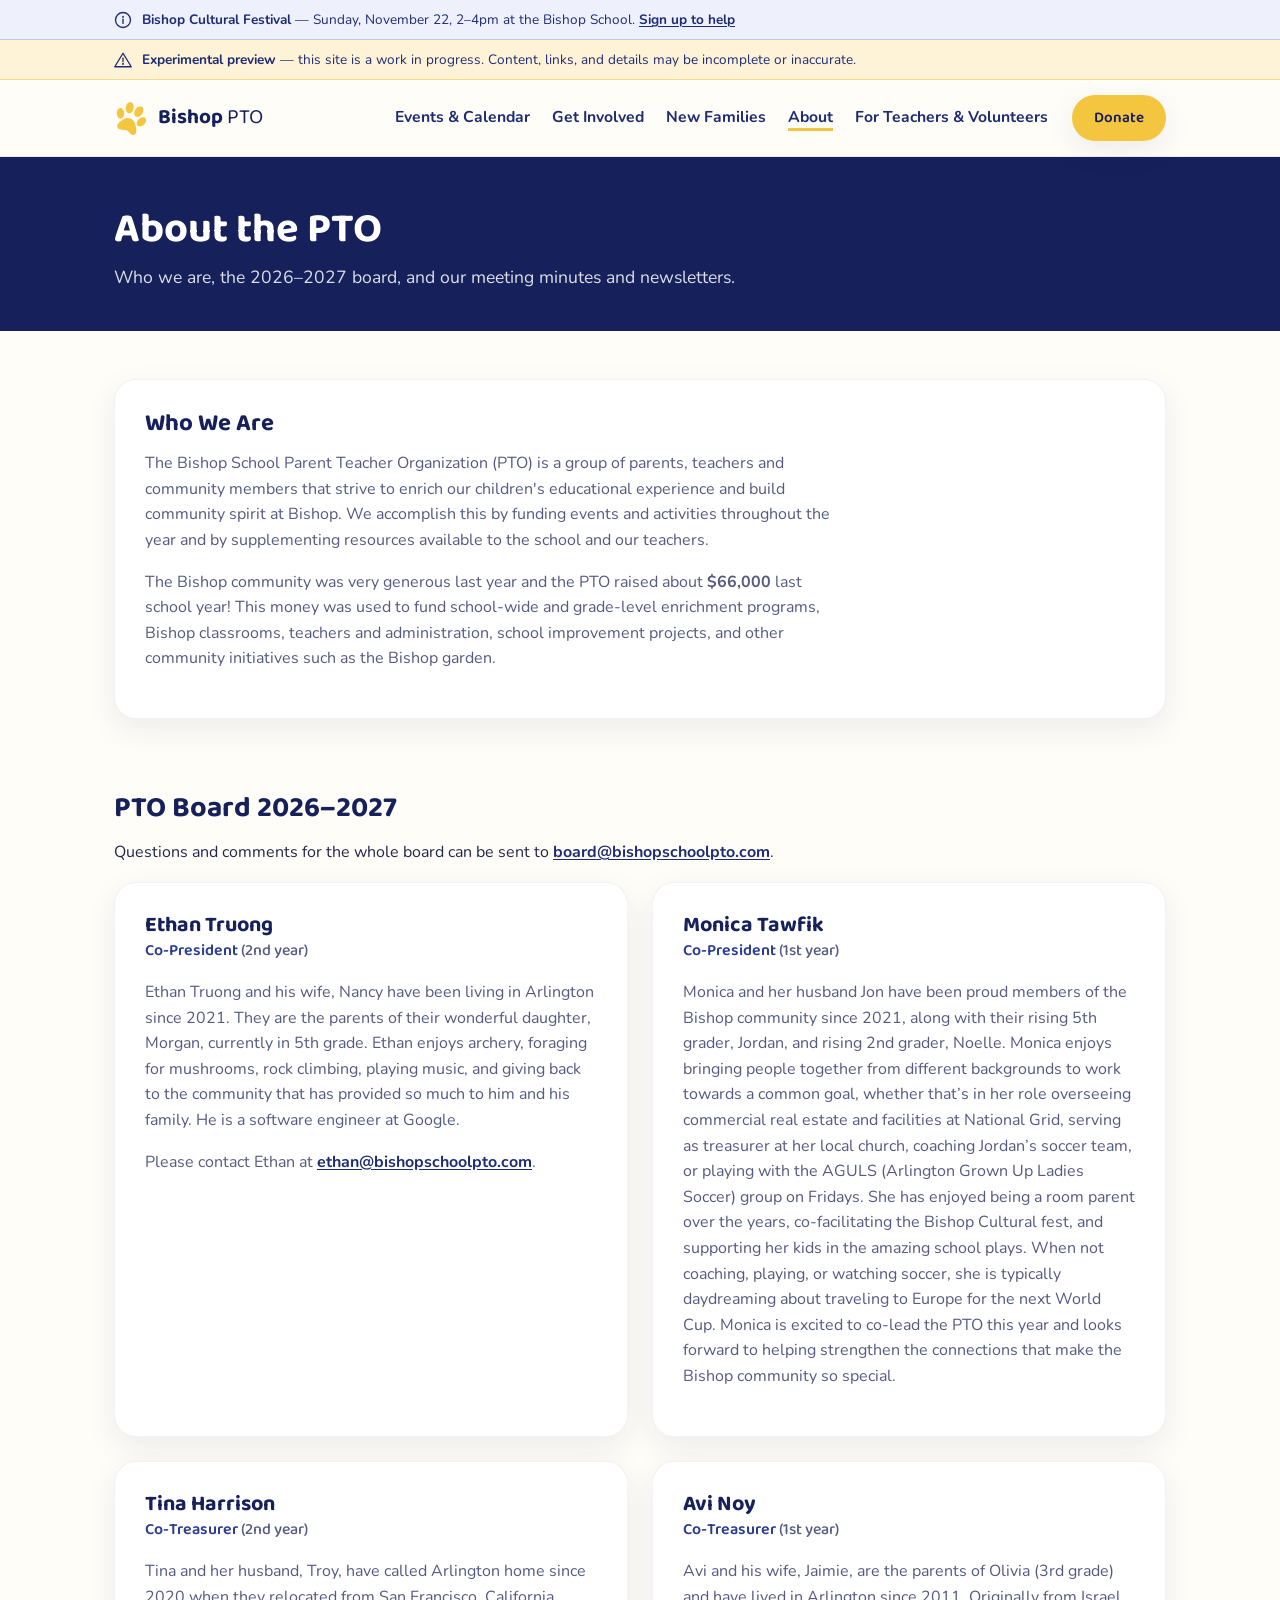
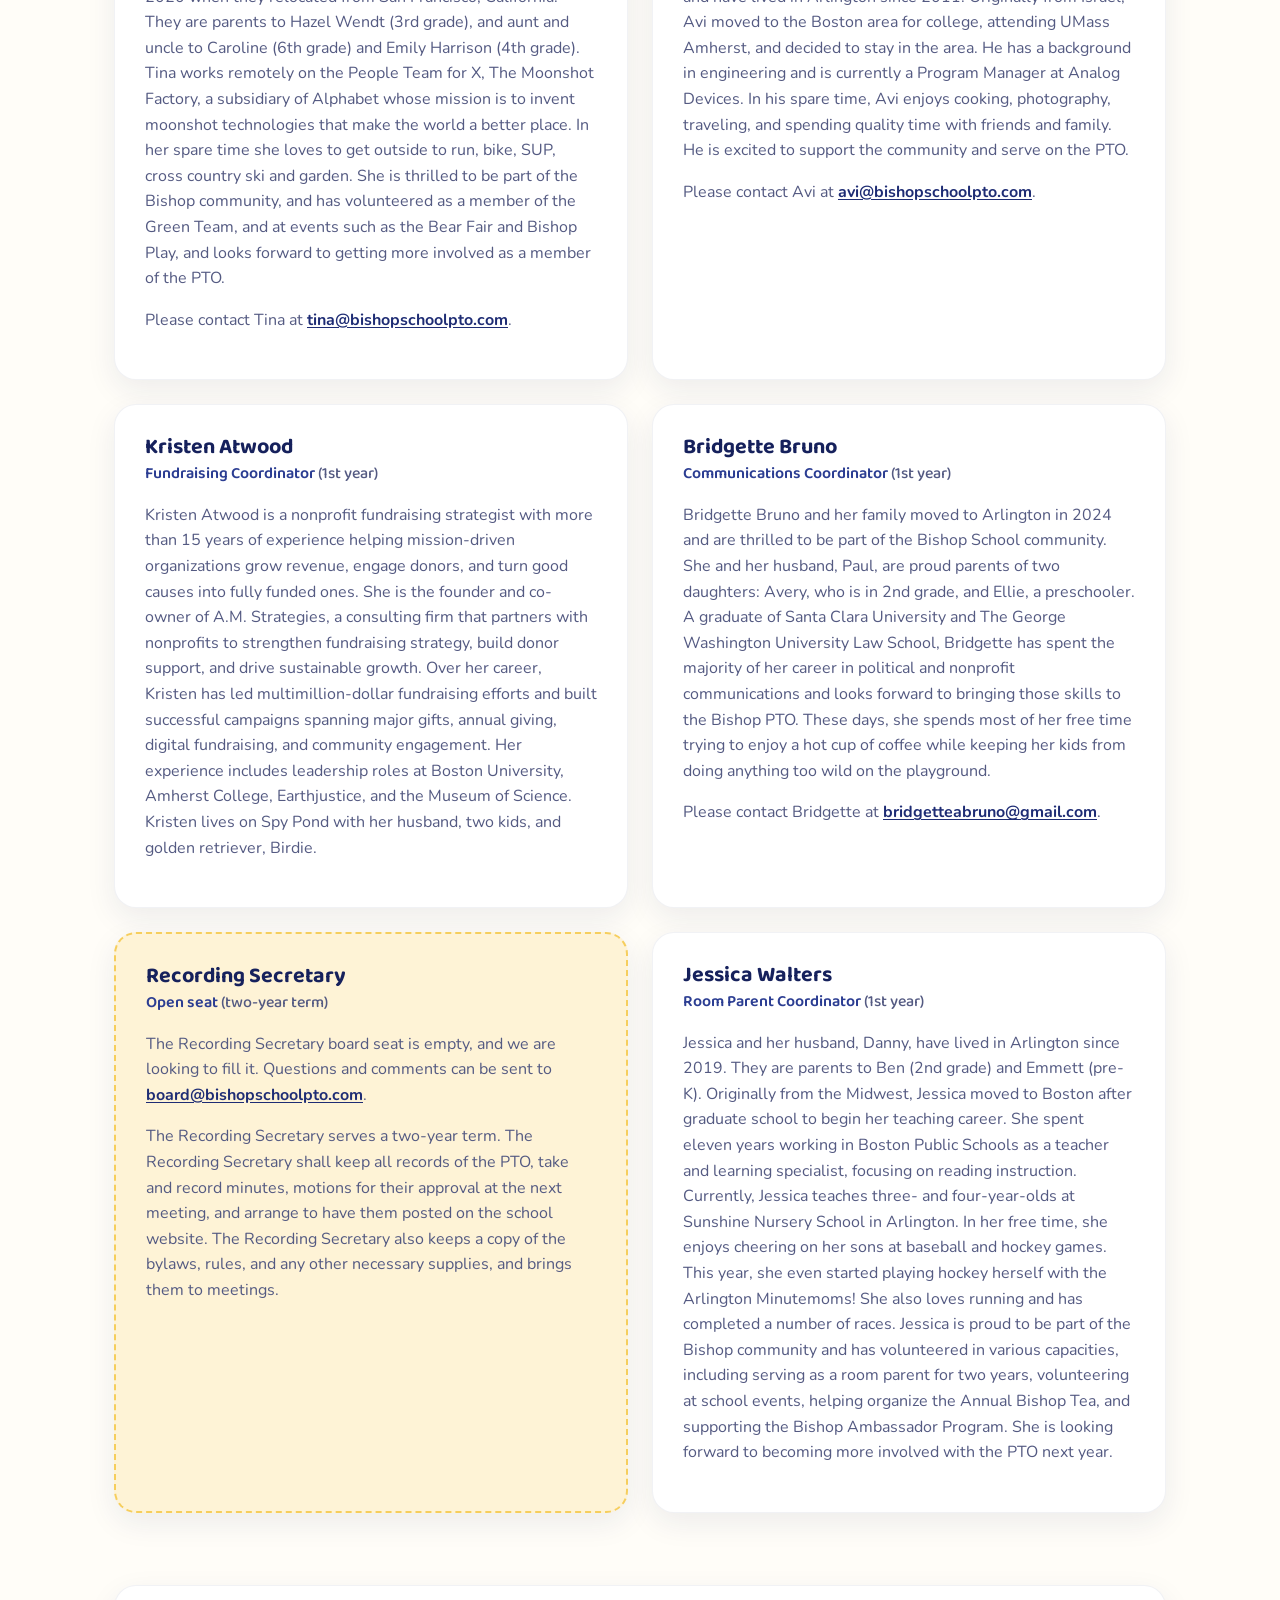
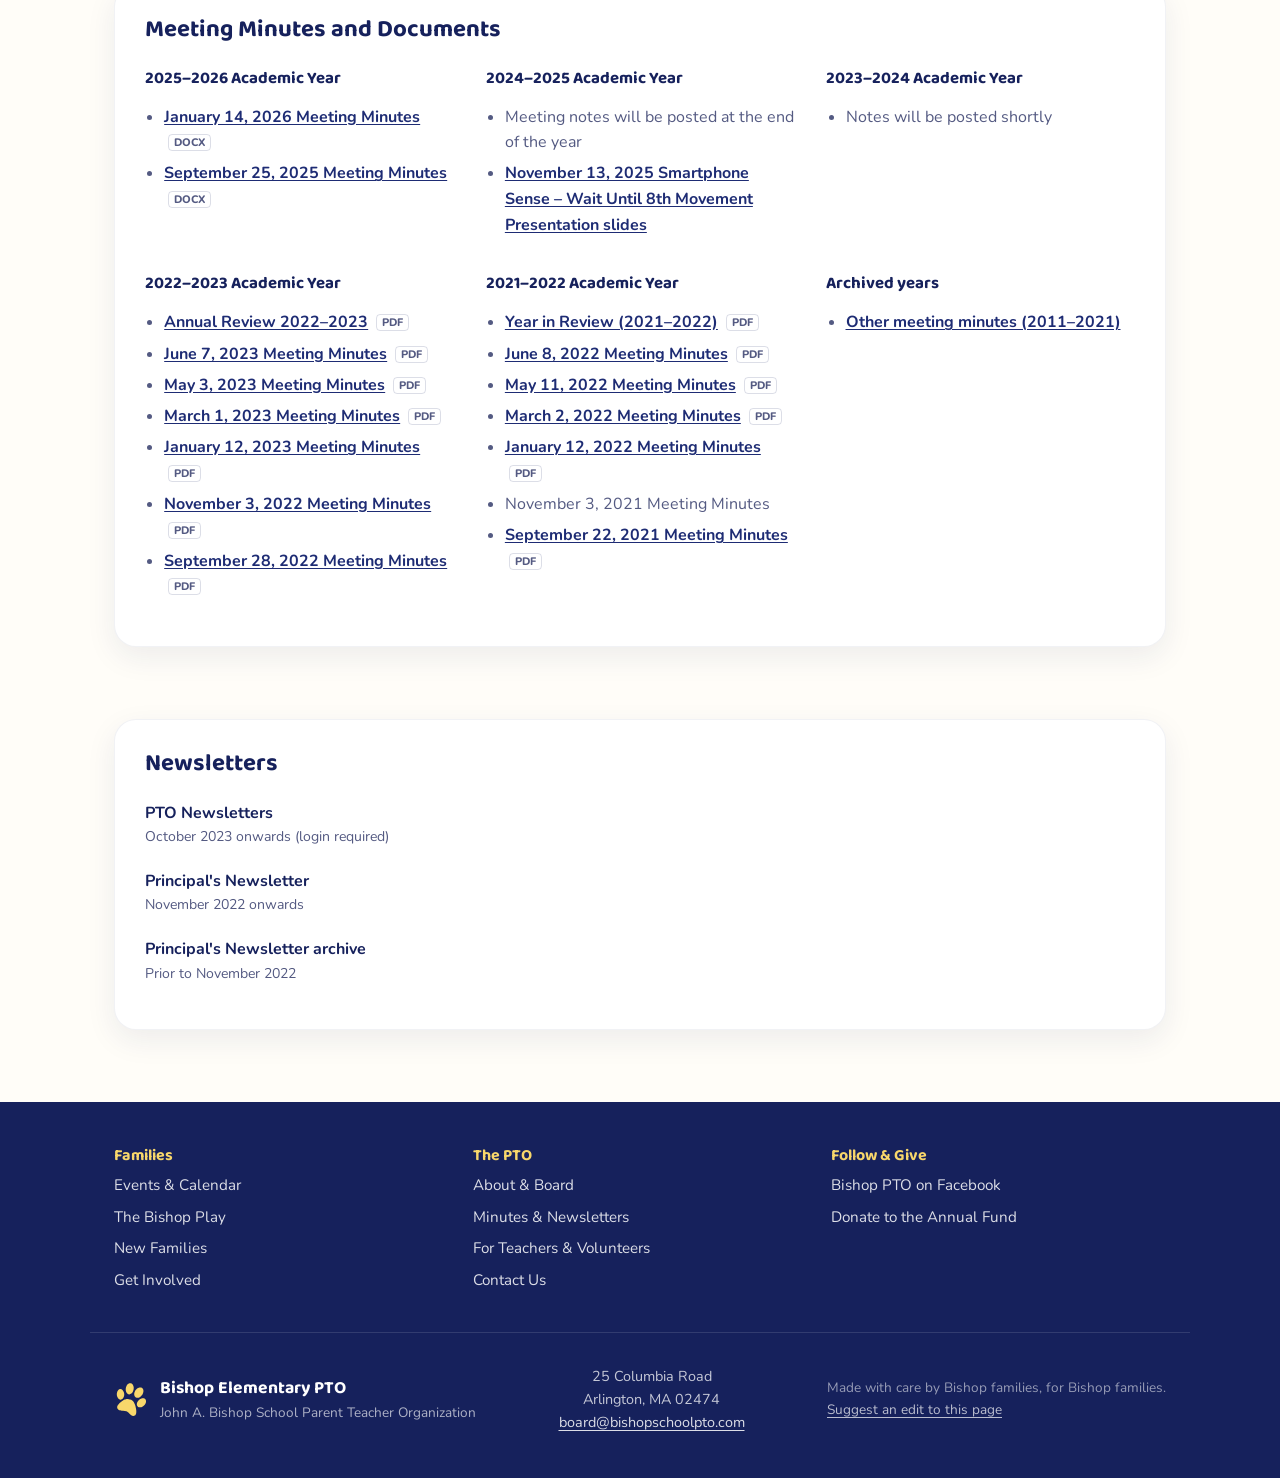
==== about.html @ ebcec092 "copy current website" ====
<!DOCTYPE html>
<html lang="en">
<head>
  <meta charset="UTF-8">
  <meta name="viewport" content="width=device-width, initial-scale=1.0">
  <title>About the PTO | Bishop Elementary PTO</title>
  <meta name="description" content="Who the Bishop PTO is, the 2026–2027 board, meeting minutes, and newsletters.">
  <link rel="icon" href="favicon.svg" type="image/svg+xml">
  <link rel="apple-touch-icon" href="apple-touch-icon.png">
  <meta property="og:type" content="website">
  <meta property="og:site_name" content="Bishop Elementary PTO">
  <meta property="og:image" content="https://preview.bishopschoolpto.com/assets/og-image.png">
  <meta property="og:image:alt" content="Bishop Elementary PTO paw print logo">
  <meta name="twitter:card" content="summary_large_image">
  <link rel="preconnect" href="https://fonts.googleapis.com">
  <link rel="preconnect" href="https://fonts.gstatic.com" crossorigin="">
  <link href="https://fonts.googleapis.com/css2?family=Baloo+2:wght@500;600;700;800&amp;family=Nunito:wght@400;600;700;800&amp;display=swap" rel="stylesheet">
  <link rel="stylesheet" href="css/styles.css">
</head>
<body>

  <a class="skip-link" href="#main">Skip to main content</a>

  <div class="site-banners">
    <div class="site-banner site-banner--info">
      <div class="wrap site-banner-inner">
        <svg class="site-banner-icon" viewBox="0 0 24 24" aria-hidden="true">
          <circle cx="12" cy="12" r="10"/>
          <line x1="12" y1="11" x2="12" y2="16.5"/>
          <circle cx="12" cy="7.8" r="0.5"/>
        </svg>
        <p><strong>Bishop Cultural Festival</strong> — Sunday, November 22, 2–4pm at the Bishop School. <a href="https://www.signupgenius.com/go/10C054AABAB23A3F5C25-66013482-bishop#/">Sign up to help</a></p>
      </div>
    </div>
    <div class="site-banner site-banner--notice">
      <div class="wrap site-banner-inner">
        <svg class="site-banner-icon" viewBox="0 0 24 24" aria-hidden="true">
          <path d="M12 3 1 21h22L12 3z"/>
          <line x1="12" y1="9.5" x2="12" y2="14"/>
          <circle cx="12" cy="17.2" r="0.5"/>
        </svg>
        <p><strong>Experimental preview</strong> — this site is a work in progress. Content, links, and details may be incomplete or inaccurate.</p>
      </div>
    </div>
  </div>

  <header class="site-header">
    <div class="wrap header-bar">
      <a class="brand" href="index.html">
        <svg class="brand-mark" viewBox="-36.5 0 645 645" aria-hidden="true">
          <path fill-rule="evenodd" d="M326.9 644.1C326.5 644.0 324.9 643.9 323.4 643.7C314.9 642.9 308.3 640.8 298.8 635.9C289.0 630.8 283.2 626.0 268.3 610.9C256.9 599.3 238.5 581.2 235.5 578.7C222.9 568.2 209.9 559.9 199.3 555.7C180.5 548.3 159.3 544.2 134.4 543.1C101.2 541.8 84.3 539.5 67.5 534.3C34.8 524.2 18.0 496.5 24.9 463.8C26.9 454.3 31.1 445.9 39.2 435.6C40.8 433.5 44.3 429.1 46.9 425.8C70.6 395.3 103.8 367.5 141.1 346.8C143.6 345.4 147.0 343.5 148.8 342.5C156.6 338.2 175.3 331.2 186.4 328.6C200.2 325.4 225.2 323.6 238.4 325.0C258.8 327.2 272.1 330.8 288.4 338.7C310.2 349.3 323.7 360.9 336.5 379.9C339.8 384.6 340.5 385.8 344.6 392.9C350.9 403.9 353.1 408.4 355.9 416.0C356.8 418.5 358.7 423.2 360.0 426.2C367.9 444.6 375.5 474.2 381.1 508.5C381.9 513.1 382.7 518.0 383.0 519.4C383.5 522.1 384.7 530.3 385.4 535.2C385.6 537.0 385.9 541.8 386.0 545.9C386.1 550.0 386.4 556.2 386.5 559.8C386.9 568.5 386.7 571.0 385.0 587.0C382.5 609.9 372.5 628.6 358.2 637.2C349.4 642.4 336.6 645.2 326.9 644.1ZM448.2 480.7C439.4 479.7 428.5 476.4 422.2 472.8C413.6 467.8 404.8 457.0 400.6 446.0C397.2 437.2 395.4 423.4 396.6 415.5C400.1 393.7 403.4 385.6 416.6 365.7C425.3 352.6 430.4 346.9 441.8 337.2C455.5 325.5 467.5 318.8 485.4 313.0C503.3 307.1 528.3 307.9 542.1 314.8C556.6 322.0 566.3 335.0 569.7 351.8C572.6 365.8 572.4 373.0 568.3 389.1C565.4 400.9 559.6 413.2 550.4 427.0C547.0 432.1 538.0 442.6 532.7 447.5C516.7 462.2 502.0 471.1 483.6 477.0C473.0 480.4 458.6 481.9 448.2 480.7ZM82.9 334.4C68.3 332.0 59.3 326.5 45.2 311.6C22.1 287.0 11.7 246.5 18.9 208.5C22.7 188.1 29.3 173.4 42.3 156.2C52.9 142.1 66.9 135.2 84.6 135.1C100.4 135.1 114.3 140.8 124.4 151.4C137.5 165.0 146.8 180.8 151.9 198.1C160.0 225.8 159.9 248.9 151.4 277.2C147.1 291.5 142.3 300.0 130.4 314.6C119.4 328.0 98.2 336.9 82.9 334.4ZM396.2 299.7C371.5 297.4 351.4 273.6 347.4 242.1C346.9 238.0 347.0 219.6 347.6 216.3C349.3 206.1 353.7 191.6 357.8 183.2C371.4 155.0 386.1 137.2 409.5 120.4C415.3 116.2 423.9 111.9 434.4 108.0C449.7 102.3 469.7 101.5 481.1 106.3C503.3 115.5 514.2 128.7 519.8 153.4C521.5 160.4 521.6 161.9 521.6 169.9C521.6 183.0 521.1 185.7 515.2 206.4C510.7 222.2 498.8 243.6 486.8 257.5C479.2 266.4 467.9 276.5 459.1 282.3C440.0 295.1 416.3 301.6 396.2 299.7ZM248.2 235.5C232.8 233.8 220.3 226.7 209.9 213.5C197.5 198.0 191.2 182.9 187.0 159.2C184.9 147.6 185.9 126.7 189.3 110.9C192.0 97.8 197.3 82.8 203.1 71.6C215.7 47.2 229.6 34.5 253.2 25.5C262.8 21.8 274.4 21.1 284.2 23.6C302.3 28.2 319.8 45.8 329.3 68.9C333.5 79.1 335.1 84.9 336.4 94.5C341.3 130.9 332.6 169.0 312.7 198.9C306.7 207.8 303.1 211.6 292.8 219.9C279.3 230.8 261.7 236.9 248.2 235.5Z"/>
        </svg>
        <span class="brand-text">
          <strong>Bishop</strong> PTO
        </span>
      </a>

      <nav class="primary-nav" id="primaryNav">
        <ul>
          <li><a href="events.html">Events &amp; Calendar</a></li>
          <li><a href="get-involved.html">Get Involved</a></li>
          <li><a href="new-families.html">New Families</a></li>
          <li><a href="about.html" aria-current="page">About</a></li>
          <li><a href="for-teachers.html">For Teachers &amp; Volunteers</a></li>
        </ul>
      </nav>

      <a class="btn btn-gold header-donate" href="https://www.zeffy.com/en-US/donation-form/john-a-bishop-parent-teacher-organization" target="_blank" rel="noopener noreferrer">Donate</a>

      <button class="nav-toggle" id="navToggle" aria-expanded="false" aria-controls="primaryNav" aria-label="Toggle menu">
        <span></span><span></span><span></span>
      </button>
    </div>
  </header>

  <main id="main">

    <section class="page-hero">
      <div class="wrap">
        <h1>About the PTO</h1>
        <p>Who we are, the 2026–2027 board, and our meeting minutes and newsletters.</p>
      </div>
    </section>

    <section class="wrap page-section" id="who-we-are">
      <div class="card prose">
        <h2>Who We Are</h2>
        <p>
          The Bishop School Parent Teacher Organization (PTO) is a group of parents, teachers and community members
          that strive to enrich our children's educational experience and build community spirit at Bishop. We
          accomplish this by funding events and activities throughout the year and by supplementing resources
          available to the school and our teachers.
        </p>
        <p>
          The Bishop community was very generous last year and the PTO raised about <strong>$66,000</strong> last
          school year! This money was used to fund school-wide and grade-level enrichment programs, Bishop
          classrooms, teachers and administration, school improvement projects, and other community initiatives
          such as the Bishop garden.
        </p>
      </div>
    </section>

    <section class="wrap page-section page-section--tight" id="board">
      <h2>PTO Board 2026–2027</h2>
      <p>Questions and comments for the whole board can be sent to <a href="mailto:board@bishopschoolpto.com">board@bishopschoolpto.com</a>.</p>
      <div class="card-grid">
      <article class="card person">
        <h3>Ethan Truong</h3>
        <p class="person-role">Co-President <span>(2nd year)</span></p>
        <p>Ethan Truong and his wife, Nancy have been living in Arlington since 2021. They are the parents of their wonderful daughter, Morgan, currently in 5th grade. Ethan enjoys archery, foraging for mushrooms, rock climbing, playing music, and giving back to the community that has provided so much to him and his family. He is a software engineer at Google.</p>
        <p class="person-contact">Please contact Ethan at <a href="mailto:ethan@bishopschoolpto.com">ethan@bishopschoolpto.com</a>.</p>
      </article>

      <article class="card person">
        <h3>Monica Tawfik</h3>
        <p class="person-role">Co-President <span>(1st year)</span></p>
        <p>Monica and her husband Jon have been proud members of the Bishop community since 2021, along with their rising 5th grader, Jordan, and rising 2nd grader, Noelle. Monica enjoys bringing people together from different backgrounds to work towards a common goal, whether that’s in her role overseeing commercial real estate and facilities at National Grid, serving as treasurer at her local church, coaching Jordan’s soccer team, or playing with the AGULS (Arlington Grown Up Ladies Soccer) group on Fridays. She has enjoyed being a room parent over the years, co-facilitating the Bishop Cultural fest, and supporting her kids in the amazing school plays. When not coaching, playing, or watching soccer, she is typically daydreaming about traveling to Europe for the next World Cup. Monica is excited to co-lead the PTO this year and looks forward to helping strengthen the connections that make the Bishop community so special.</p>
      </article>

      <article class="card person">
        <h3>Tina Harrison</h3>
        <p class="person-role">Co-Treasurer <span>(2nd year)</span></p>
        <p>Tina and her husband, Troy, have called Arlington home since 2020 when they relocated from San Francisco, California. They are parents to Hazel Wendt (3rd grade), and aunt and uncle to Caroline (6th grade) and Emily Harrison (4th grade). Tina works remotely on the People Team for X, The Moonshot Factory, a subsidiary of Alphabet whose mission is to invent moonshot technologies that make the world a better place. In her spare time she loves to get outside to run, bike, SUP, cross country ski and garden. She is thrilled to be part of the Bishop community, and has volunteered as a member of the Green Team, and at events such as the Bear Fair and Bishop Play, and looks forward to getting more involved as a member of the PTO.</p>
        <p class="person-contact">Please contact Tina at <a href="mailto:tina@bishopschoolpto.com">tina@bishopschoolpto.com</a>.</p>
      </article>

      <article class="card person">
        <h3>Avi Noy</h3>
        <p class="person-role">Co-Treasurer <span>(1st year)</span></p>
        <p>Avi and his wife, Jaimie, are the parents of Olivia (3rd grade) and have lived in Arlington since 2011. Originally from Israel, Avi moved to the Boston area for college, attending UMass Amherst, and decided to stay in the area. He has a background in engineering and is currently a Program Manager at Analog Devices. In his spare time, Avi enjoys cooking, photography, traveling, and spending quality time with friends and family. He is excited to support the community and serve on the PTO.</p>
        <p class="person-contact">Please contact Avi at <a href="mailto:avi@bishopschoolpto.com">avi@bishopschoolpto.com</a>.</p>
      </article>

      <article class="card person">
        <h3>Kristen Atwood</h3>
        <p class="person-role">Fundraising Coordinator <span>(1st year)</span></p>
        <p>Kristen Atwood is a nonprofit fundraising strategist with more than 15 years of experience helping mission-driven organizations grow revenue, engage donors, and turn good causes into fully funded ones. She is the founder and co-owner of A.M. Strategies, a consulting firm that partners with nonprofits to strengthen fundraising strategy, build donor support, and drive sustainable growth. Over her career, Kristen has led multimillion-dollar fundraising efforts and built successful campaigns spanning major gifts, annual giving, digital fundraising, and community engagement. Her experience includes leadership roles at Boston University, Amherst College, Earthjustice, and the Museum of Science. Kristen lives on Spy Pond with her husband, two kids, and golden retriever, Birdie.</p>
      </article>

      <article class="card person">
        <h3>Bridgette Bruno</h3>
        <p class="person-role">Communications Coordinator <span>(1st year)</span></p>
        <p>Bridgette Bruno and her family moved to Arlington in 2024 and are thrilled to be part of the Bishop School community. She and her husband, Paul, are proud parents of two daughters: Avery, who is in 2nd grade, and Ellie, a preschooler. A graduate of Santa Clara University and The George Washington University Law School, Bridgette has spent the majority of her career in political and nonprofit communications and looks forward to bringing those skills to the Bishop PTO. These days, she spends most of her free time trying to enjoy a hot cup of coffee while keeping her kids from doing anything too wild on the playground.</p>
        <p class="person-contact">Please contact Bridgette at <a href="mailto:bridgetteabruno@gmail.com">bridgetteabruno@gmail.com</a>.</p>
      </article>

      <article class="card person person--open">
        <h3>Recording Secretary</h3>
        <p class="person-role">Open seat <span>(two-year term)</span></p>
        <p>
          The Recording Secretary board seat is empty, and we are looking to fill it. Questions and comments can be
          sent to <a href="mailto:board@bishopschoolpto.com">board@bishopschoolpto.com</a>.
        </p>
        <p>
          The Recording Secretary serves a two-year term. The Recording Secretary shall keep all records of the PTO,
          take and record minutes, motions for their approval at the next meeting, and arrange to have them posted on
          the school website. The Recording Secretary also keeps a copy of the bylaws, rules, and any other necessary
          supplies, and brings them to meetings.
        </p>
      </article>

      <article class="card person">
        <h3>Jessica Walters</h3>
        <p class="person-role">Room Parent Coordinator <span>(1st year)</span></p>
        <p>Jessica and her husband, Danny, have lived in Arlington since 2019. They are parents to Ben (2nd grade) and Emmett (pre-K). Originally from the Midwest, Jessica moved to Boston after graduate school to begin her teaching career. She spent eleven years working in Boston Public Schools as a teacher and learning specialist, focusing on reading instruction. Currently, Jessica teaches three- and four-year-olds at Sunshine Nursery School in Arlington. In her free time, she enjoys cheering on her sons at baseball and hockey games. This year, she even started playing hockey herself with the Arlington Minutemoms! She also loves running and has completed a number of races. Jessica is proud to be part of the Bishop community and has volunteered in various capacities, including serving as a room parent for two years, volunteering at school events, helping organize the Annual Bishop Tea, and supporting the Bishop Ambassador Program. She is looking forward to becoming more involved with the PTO next year.</p>
      </article>
      </div>
    </section>

    <section class="wrap page-section page-section--tight" id="minutes">
      <div class="card">
        <h2>Meeting Minutes and Documents</h2>
        <div class="doc-years">
          <div>
            <h3>2025–2026 Academic Year</h3>
            <ul class="doc-list">
              <li><a href="assets/minutes/2026-01-14-minutes.docx">January 14, 2026 Meeting Minutes</a> <span class="doc-type">DOCX</span></li>
              <li><a href="assets/minutes/2025-09-25-minutes.docx">September 25, 2025 Meeting Minutes</a> <span class="doc-type">DOCX</span></li>
            </ul>
          </div>
          <div>
            <h3>2024–2025 Academic Year</h3>
            <ul class="doc-list">
              <li>Meeting notes will be posted at the end of the year</li>
              <li><a href="https://drive.google.com/file/d/1NvPlpt_V973h_ELCCLr2tt_7O7xIdyD_/view" target="_blank" rel="noopener noreferrer">November 13, 2025 Smartphone Sense – Wait Until 8th Movement Presentation slides</a></li>
            </ul>
          </div>
          <div>
            <h3>2023–2024 Academic Year</h3>
            <ul class="doc-list">
              <li>Notes will be posted shortly</li>
            </ul>
          </div>
          <div>
            <h3>2022–2023 Academic Year</h3>
            <ul class="doc-list">
              <li><a href="assets/minutes/2022-2023-annual-review.pdf">Annual Review 2022–2023</a> <span class="doc-type">PDF</span></li>
              <li><a href="assets/minutes/2023-06-07-minutes.pdf">June 7, 2023 Meeting Minutes</a> <span class="doc-type">PDF</span></li>
              <li><a href="assets/minutes/2023-05-03-minutes.pdf">May 3, 2023 Meeting Minutes</a> <span class="doc-type">PDF</span></li>
              <li><a href="assets/minutes/2023-03-01-minutes.pdf">March 1, 2023 Meeting Minutes</a> <span class="doc-type">PDF</span></li>
              <li><a href="assets/minutes/2023-01-12-minutes.pdf">January 12, 2023 Meeting Minutes</a> <span class="doc-type">PDF</span></li>
              <li><a href="assets/minutes/2022-11-03-minutes.pdf">November 3, 2022 Meeting Minutes</a> <span class="doc-type">PDF</span></li>
              <li><a href="assets/minutes/2022-09-28-minutes.pdf">September 28, 2022 Meeting Minutes</a> <span class="doc-type">PDF</span></li>
            </ul>
          </div>
          <div>
            <h3>2021–2022 Academic Year</h3>
            <ul class="doc-list">
              <li><a href="assets/minutes/2021-2022-year-in-review.pdf">Year in Review (2021–2022)</a> <span class="doc-type">PDF</span></li>
              <li><a href="assets/minutes/2022-06-08-minutes.pdf">June 8, 2022 Meeting Minutes</a> <span class="doc-type">PDF</span></li>
              <li><a href="assets/minutes/2022-05-11-minutes.pdf">May 11, 2022 Meeting Minutes</a> <span class="doc-type">PDF</span></li>
              <li><a href="assets/minutes/2022-03-02-minutes.pdf">March 2, 2022 Meeting Minutes</a> <span class="doc-type">PDF</span></li>
              <li><a href="assets/minutes/2022-01-12-minutes.pdf">January 12, 2022 Meeting Minutes</a> <span class="doc-type">PDF</span></li>
              <li>November 3, 2021 Meeting Minutes</li>
              <li><a href="assets/minutes/2021-09-22-minutes.pdf">September 22, 2021 Meeting Minutes</a> <span class="doc-type">PDF</span></li>
            </ul>
          </div>
          <div>
            <h3>Archived years</h3>
            <ul class="doc-list">
              <li><a href="https://drive.google.com/drive/folders/1g-AoGOJ8phgKyd9_btqjkIaB_q5_-n6i?usp=sharing" target="_blank" rel="noopener noreferrer">Other meeting minutes (2011–2021)</a></li>
            </ul>
          </div>
        </div>
      </div>
    </section>

    <section class="wrap page-section page-section--tight" id="newsletters">
      <div class="card">
        <h2>Newsletters</h2>
        <ul class="resource-list">
          <li><a href="https://www.bishopschoolpto.com/newsletters/89476" target="_blank" rel="noopener noreferrer"><strong>PTO Newsletters</strong><span>October 2023 onwards (login required)</span></a></li>
          <li><a href="https://bishop.arlington.k12.ma.us/apps/news/" target="_blank" rel="noopener noreferrer"><strong>Principal's Newsletter</strong><span>November 2022 onwards</span></a></li>
          <li><a href="https://drive.google.com/drive/folders/1xVSvEzUPoVGmrX6dP4pzLnr8HbTEM0hy?usp=sharing" target="_blank" rel="noopener noreferrer"><strong>Principal's Newsletter archive</strong><span>Prior to November 2022</span></a></li>
        </ul>
      </div>
    </section>

  </main>

  <footer class="site-footer">
    <div class="wrap footer-top">
      <nav class="footer-nav" aria-label="Site map">
        <div>
          <h2>Families</h2>
          <ul>
            <li><a href="events.html">Events &amp; Calendar</a></li>
            <li><a href="bishop-play.html">The Bishop Play</a></li>
            <li><a href="new-families.html">New Families</a></li>
            <li><a href="get-involved.html">Get Involved</a></li>
          </ul>
        </div>
        <div>
          <h2>The PTO</h2>
          <ul>
            <li><a href="about.html">About &amp; Board</a></li>
            <li><a href="about.html#minutes">Minutes &amp; Newsletters</a></li>
            <li><a href="for-teachers.html">For Teachers &amp; Volunteers</a></li>
            <li><a href="contact.html">Contact Us</a></li>
          </ul>
        </div>
        <div>
          <h2>Follow &amp; Give</h2>
          <ul>
            <li><a href="https://www.facebook.com/groups/BishopPTO" target="_blank" rel="noopener noreferrer">Bishop PTO on Facebook</a></li>
            <li><a href="https://www.zeffy.com/en-US/donation-form/john-a-bishop-parent-teacher-organization" target="_blank" rel="noopener noreferrer">Donate to the Annual Fund</a></li>
          </ul>
        </div>
      </nav>
    </div>
    <div class="wrap footer-inner">
      <div class="footer-brand">
        <svg class="brand-mark brand-mark-light" viewBox="-36.5 0 645 645" aria-hidden="true">
          <path fill-rule="evenodd" d="M326.9 644.1C326.5 644.0 324.9 643.9 323.4 643.7C314.9 642.9 308.3 640.8 298.8 635.9C289.0 630.8 283.2 626.0 268.3 610.9C256.9 599.3 238.5 581.2 235.5 578.7C222.9 568.2 209.9 559.9 199.3 555.7C180.5 548.3 159.3 544.2 134.4 543.1C101.2 541.8 84.3 539.5 67.5 534.3C34.8 524.2 18.0 496.5 24.9 463.8C26.9 454.3 31.1 445.9 39.2 435.6C40.8 433.5 44.3 429.1 46.9 425.8C70.6 395.3 103.8 367.5 141.1 346.8C143.6 345.4 147.0 343.5 148.8 342.5C156.6 338.2 175.3 331.2 186.4 328.6C200.2 325.4 225.2 323.6 238.4 325.0C258.8 327.2 272.1 330.8 288.4 338.7C310.2 349.3 323.7 360.9 336.5 379.9C339.8 384.6 340.5 385.8 344.6 392.9C350.9 403.9 353.1 408.4 355.9 416.0C356.8 418.5 358.7 423.2 360.0 426.2C367.9 444.6 375.5 474.2 381.1 508.5C381.9 513.1 382.7 518.0 383.0 519.4C383.5 522.1 384.7 530.3 385.4 535.2C385.6 537.0 385.9 541.8 386.0 545.9C386.1 550.0 386.4 556.2 386.5 559.8C386.9 568.5 386.7 571.0 385.0 587.0C382.5 609.9 372.5 628.6 358.2 637.2C349.4 642.4 336.6 645.2 326.9 644.1ZM448.2 480.7C439.4 479.7 428.5 476.4 422.2 472.8C413.6 467.8 404.8 457.0 400.6 446.0C397.2 437.2 395.4 423.4 396.6 415.5C400.1 393.7 403.4 385.6 416.6 365.7C425.3 352.6 430.4 346.9 441.8 337.2C455.5 325.5 467.5 318.8 485.4 313.0C503.3 307.1 528.3 307.9 542.1 314.8C556.6 322.0 566.3 335.0 569.7 351.8C572.6 365.8 572.4 373.0 568.3 389.1C565.4 400.9 559.6 413.2 550.4 427.0C547.0 432.1 538.0 442.6 532.7 447.5C516.7 462.2 502.0 471.1 483.6 477.0C473.0 480.4 458.6 481.9 448.2 480.7ZM82.9 334.4C68.3 332.0 59.3 326.5 45.2 311.6C22.1 287.0 11.7 246.5 18.9 208.5C22.7 188.1 29.3 173.4 42.3 156.2C52.9 142.1 66.9 135.2 84.6 135.1C100.4 135.1 114.3 140.8 124.4 151.4C137.5 165.0 146.8 180.8 151.9 198.1C160.0 225.8 159.9 248.9 151.4 277.2C147.1 291.5 142.3 300.0 130.4 314.6C119.4 328.0 98.2 336.9 82.9 334.4ZM396.2 299.7C371.5 297.4 351.4 273.6 347.4 242.1C346.9 238.0 347.0 219.6 347.6 216.3C349.3 206.1 353.7 191.6 357.8 183.2C371.4 155.0 386.1 137.2 409.5 120.4C415.3 116.2 423.9 111.9 434.4 108.0C449.7 102.3 469.7 101.5 481.1 106.3C503.3 115.5 514.2 128.7 519.8 153.4C521.5 160.4 521.6 161.9 521.6 169.9C521.6 183.0 521.1 185.7 515.2 206.4C510.7 222.2 498.8 243.6 486.8 257.5C479.2 266.4 467.9 276.5 459.1 282.3C440.0 295.1 416.3 301.6 396.2 299.7ZM248.2 235.5C232.8 233.8 220.3 226.7 209.9 213.5C197.5 198.0 191.2 182.9 187.0 159.2C184.9 147.6 185.9 126.7 189.3 110.9C192.0 97.8 197.3 82.8 203.1 71.6C215.7 47.2 229.6 34.5 253.2 25.5C262.8 21.8 274.4 21.1 284.2 23.6C302.3 28.2 319.8 45.8 329.3 68.9C333.5 79.1 335.1 84.9 336.4 94.5C341.3 130.9 332.6 169.0 312.7 198.9C306.7 207.8 303.1 211.6 292.8 219.9C279.3 230.8 261.7 236.9 248.2 235.5Z"/>
        </svg>
        <div>
          <strong>Bishop Elementary PTO</strong>
          <p>John A. Bishop School Parent Teacher Organization</p>
        </div>
      </div>
      <address class="footer-address">
        25 Columbia Road<br>
        Arlington, MA 02474<br>
        <a href="mailto:board@bishopschoolpto.com">board@bishopschoolpto.com</a>
      </address>
      <p class="footer-note">
        Made with care by Bishop families, for Bishop families.<br>
        <a class="footer-edit" href="#edit" data-edit="">Suggest an edit to this page</a>
      </p>
    </div>
  </footer>

  <script src="js/script.js"></script>
</body>
</html>
---- css/styles.css ----
/* ---------------------------------------------------
   Bishop PTO — design tokens
--------------------------------------------------- */
:root {
  --navy-900: #16215c;
  --navy-800: #1e2c74;
  --navy-700: #2b3d92;
  --navy-600: #3b4fb0;
  --gold-500: #f4c53f;
  --gold-400: #f8d76b;
  --gold-100: #fef3d6;
  --cream-100: #fffaf0;
  --cream-50: #fffdf8;
  --ink: #22264a;
  --ink-soft: #545a82;
  --white: #ffffff;

  --radius-lg: 22px;
  --radius-md: 16px;
  --radius-sm: 10px;
  --shadow-soft: 0 10px 30px rgba(22, 33, 92, 0.08);
  --shadow-lift: 0 16px 40px rgba(22, 33, 92, 0.14);

  --font-display: "Baloo 2", "Nunito", sans-serif;
  --font-body: "Nunito", sans-serif;
}

* { box-sizing: border-box; }

html { scroll-behavior: smooth; }

body {
  margin: 0;
  font-family: var(--font-body);
  color: var(--ink);
  background: var(--cream-50);
  line-height: 1.6;
}

h1, h2, h3 {
  font-family: var(--font-display);
  color: var(--navy-900);
  margin: 0 0 0.5em;
  line-height: 1.2;
}

p { margin: 0 0 1em; }

a { color: inherit; }

.wrap {
  max-width: 1100px;
  margin: 0 auto;
  padding: 0 24px;
}

.skip-link {
  position: absolute;
  left: -999px;
  top: 0;
  background: var(--navy-900);
  color: var(--white);
  padding: 10px 16px;
  border-radius: 0 0 8px 0;
  z-index: 100;
}
.skip-link:focus { left: 0; }

/* ---------------------------------------------------
   Buttons
--------------------------------------------------- */
.btn {
  display: inline-block;
  font-family: var(--font-display);
  font-weight: 600;
  font-size: 1rem;
  text-decoration: none;
  padding: 12px 26px;
  border-radius: 999px;
  border: 2px solid transparent;
  transition: transform 0.15s ease, box-shadow 0.15s ease, background 0.15s ease;
  white-space: nowrap;
}
.btn:hover { transform: translateY(-2px); }

.btn-gold {
  background: var(--gold-500);
  color: var(--navy-900);
  box-shadow: var(--shadow-soft);
}
.btn-gold:hover { background: var(--gold-400); box-shadow: var(--shadow-lift); }

.btn-outline {
  background: rgba(255, 255, 255, 0.08);
  color: var(--white);
  border-color: rgba(255, 255, 255, 0.6);
}
.btn-outline:hover { background: rgba(255, 255, 255, 0.18); }

.btn-navy-outline {
  background: transparent;
  color: var(--navy-800);
  border-color: var(--navy-700);
  padding: 10px 22px;
  font-size: 0.95rem;
}
.btn-navy-outline:hover { background: var(--navy-800); color: var(--white); }

/* ---------------------------------------------------
   Site banners (managed in Edit Mode → Site-wide → Banners)
--------------------------------------------------- */
.site-banner {
  --banner-bg: var(--gold-100);
  --banner-line: rgba(244, 197, 63, 0.5);
  --banner-ink: var(--navy-800);
  background: var(--banner-bg);
  border-bottom: 1px solid var(--banner-line);
  color: var(--banner-ink);
}
.site-banner--alert {
  --banner-bg: #fdecea;
  --banner-line: rgba(180, 35, 24, 0.3);
  --banner-ink: #8a1c13;
}
.site-banner--info {
  --banner-bg: #eef1fb;
  --banner-line: rgba(59, 79, 176, 0.25);
  --banner-ink: var(--navy-800);
}

.site-banner-inner {
  display: flex;
  align-items: center;
  gap: 10px;
  padding: 10px 24px;
}

.site-banner-icon {
  width: 18px;
  height: 18px;
  flex: none;
  fill: none;
  stroke: currentColor;
  stroke-width: 1.8;
  stroke-linecap: round;
  stroke-linejoin: round;
}

.site-banner p {
  margin: 0;
  font-size: 0.85rem;
  line-height: 1.4;
}
.site-banner a {
  font-weight: 700;
  text-underline-offset: 2px;
}

/* ---------------------------------------------------
   Header
--------------------------------------------------- */
.site-header {
  position: sticky;
  top: 0;
  z-index: 50;
  background: var(--cream-50);
  border-bottom: 1px solid rgba(22, 33, 92, 0.08);
}

.header-bar {
  display: flex;
  align-items: center;
  justify-content: space-between;
  height: 76px;
}

.brand {
  display: flex;
  align-items: center;
  gap: 10px;
  text-decoration: none;
  color: var(--navy-900);
}

.brand-mark {
  width: 34px;
  height: 34px;
  fill: var(--gold-500);
}
.brand-mark-light { fill: var(--gold-400); }

.brand-text {
  font-family: var(--font-display);
  font-size: 1.3rem;
}
.brand-text strong { color: var(--navy-900); }

.primary-nav { margin-left: auto; }

.primary-nav ul {
  display: flex;
  align-items: center;
  gap: 22px;
  list-style: none;
  margin: 0;
  padding: 0;
}

.primary-nav a {
  text-decoration: none;
  font-weight: 700;
  color: var(--navy-800);
  font-size: 0.98rem;
}
.primary-nav a:hover { color: var(--gold-500); }
.primary-nav a[aria-current="page"] {
  text-decoration: underline;
  text-decoration-color: var(--gold-500);
  text-decoration-thickness: 3px;
  text-underline-offset: 6px;
}

.nav-cta {
  background: var(--navy-900);
  color: var(--white) !important;
  padding: 9px 20px;
  border-radius: 999px;
}
.nav-cta:hover { background: var(--navy-700); }

.header-donate {
  margin-left: 24px;
  padding: 9px 20px;
  font-size: 0.95rem;
}

.nav-toggle {
  display: none;
  flex-direction: column;
  justify-content: center;
  gap: 5px;
  width: 40px;
  height: 40px;
  background: none;
  border: none;
  cursor: pointer;
}
.nav-toggle span {
  display: block;
  height: 3px;
  border-radius: 3px;
  background: var(--navy-900);
}

/* ---------------------------------------------------
   Content grid / cards
--------------------------------------------------- */
.content-grid {
  display: grid;
  grid-template-columns: 1fr 1fr;
  gap: 24px;
  padding-bottom: 72px;
}

.card {
  background: var(--white);
  border-radius: var(--radius-lg);
  padding: 30px;
  box-shadow: var(--shadow-soft);
  border: 1px solid rgba(22, 33, 92, 0.06);
}

.card-head {
  display: flex;
  align-items: center;
  justify-content: space-between;
  gap: 10px;
  margin-bottom: 16px;
  flex-wrap: wrap;
}

.card-head h2 { margin: 0; font-size: 1.4rem; }

.card-tag {
  font-size: 0.78rem;
  font-weight: 700;
  color: var(--navy-700);
  background: var(--gold-100);
  padding: 5px 12px;
  border-radius: 999px;
}

.card p { color: var(--ink-soft); }

.event-list {
  list-style: none;
  margin: 0 0 20px;
  padding: 0;
}
.event-list li {
  display: flex;
  gap: 16px;
  align-items: flex-start;
  padding: 14px 0;
  border-top: 1px solid rgba(22, 33, 92, 0.08);
}
.event-list li:first-child { border-top: none; }

.event-date {
  display: flex;
  flex-direction: column;
  align-items: center;
  justify-content: center;
  width: 56px;
  height: 56px;
  flex: none;
  background: var(--navy-900);
  color: var(--white);
  border-radius: var(--radius-sm);
  font-family: var(--font-display);
}
.event-month { font-size: 0.7rem; letter-spacing: 0.05em; }
.event-day { font-size: 1.3rem; font-weight: 700; line-height: 1; }

.event-info {
  display: flex;
  flex-direction: column;
  gap: 2px;
}
.event-info strong { color: var(--navy-900); }
.event-info span { color: var(--ink-soft); font-size: 0.95rem; }

.social-links {
  list-style: none;
  margin: 0;
  padding: 0;
  display: flex;
  flex-direction: column;
  gap: 6px;
}

.social-links a {
  display: flex;
  align-items: center;
  gap: 14px;
  text-decoration: none;
  padding: 10px;
  margin: 0 -10px;
  border-radius: var(--radius-md);
  transition: background 0.15s ease;
}
.social-links a:hover { background: var(--cream-100); }

.social-icon {
  width: 44px;
  height: 44px;
  flex: none;
  display: flex;
  align-items: center;
  justify-content: center;
  background: var(--navy-900);
  border-radius: 50%;
}
.social-icon svg { width: 20px; height: 20px; fill: var(--white); }

.social-link-text {
  display: flex;
  flex-direction: column;
  gap: 2px;
}
.social-link-text strong {
  font-family: var(--font-display);
  color: var(--navy-900);
  font-size: 1rem;
}
.social-link-text > span { color: var(--ink-soft); font-size: 0.88rem; }

.social-link-title {
  display: flex;
  align-items: center;
  flex-wrap: wrap;
  gap: 8px;
}

.social-badge {
  font-size: 0.7rem;
  font-weight: 700;
  color: var(--ink-soft);
  background: var(--cream-100);
  border: 1px solid rgba(22, 33, 92, 0.12);
  padding: 2px 9px;
  border-radius: 999px;
  white-space: nowrap;
}

.card-note {
  margin: 18px 0 0;
  padding-top: 16px;
  border-top: 1px dashed rgba(22, 33, 92, 0.14);
  font-size: 0.88rem;
  color: var(--ink-soft);
}
.card-note a {
  font-weight: 700;
  color: var(--navy-800);
  text-decoration: underline;
  text-underline-offset: 2px;
}
.card-note a:hover { color: var(--gold-500); }

.card-donate {
  background: linear-gradient(160deg, var(--gold-100), var(--cream-100));
  border-color: rgba(244, 197, 63, 0.4);
}

.suggested-amount {
  font-size: 1.05rem;
  color: var(--navy-900);
}

/* ---------------------------------------------------
   Calendar
--------------------------------------------------- */
.calendar-section {
  padding-top: 40px;
  padding-bottom: 32px;
}

.calendar-card {
  background: var(--white);
  border-radius: var(--radius-lg);
  padding: 30px;
  box-shadow: var(--shadow-soft);
  border: 1px solid rgba(22, 33, 92, 0.06);
}

.calendar-card-head {
  display: flex;
  align-items: center;
  justify-content: space-between;
  gap: 16px;
  margin-bottom: 20px;
  flex-wrap: wrap;
}

.calendar-card-head h2 { margin-bottom: 4px; }
.calendar-card-head p { margin: 0; color: var(--ink-soft); }

.calendar-legend {
  display: flex;
  flex-wrap: wrap;
  gap: 10px;
  list-style: none;
  margin: 0 0 18px;
  padding: 0;
}

.calendar-legend a {
  display: inline-flex;
  align-items: center;
  gap: 8px;
  text-decoration: none;
  font-weight: 700;
  font-size: 0.88rem;
  color: var(--navy-800);
  background: var(--cream-100);
  padding: 7px 14px 7px 10px;
  border-radius: 999px;
  transition: background 0.15s ease;
}
.calendar-legend a:hover { background: var(--gold-100); }

.legend-dot {
  width: 11px;
  height: 11px;
  border-radius: 50%;
  flex: none;
}
.legend-dot-pto { background: #f6bf26; }
.legend-dot-aps { background: #3f51b5; }

.calendar-embed {
  border-radius: var(--radius-md);
  overflow-x: auto;
  overflow-y: hidden;
  -webkit-overflow-scrolling: touch;
  border: 1px solid rgba(22, 33, 92, 0.1);
}

.calendar-embed iframe {
  display: block;
  width: 100%;
  min-width: 600px;
  height: 600px;
}

@media (max-width: 720px) {
  .calendar-embed iframe { height: 480px; }
}

/* ---------------------------------------------------
   Footer
--------------------------------------------------- */
.site-footer {
  background: var(--navy-900);
  color: rgba(255, 255, 255, 0.85);
  padding: 44px 0;
}

.footer-top {
  padding-bottom: 32px;
  margin-bottom: 32px;
  border-bottom: 1px solid rgba(255, 255, 255, 0.12);
}
.footer-nav {
  display: grid;
  grid-template-columns: repeat(3, 1fr);
  gap: 24px;
}
.footer-nav h2 {
  color: var(--gold-400);
  font-size: 1rem;
  margin-bottom: 8px;
}
.footer-nav ul { list-style: none; margin: 0; padding: 0; }
.footer-nav li { margin: 6px 0; }
.footer-nav a { color: rgba(255, 255, 255, 0.85); text-decoration: none; font-size: 0.95rem; }
.footer-nav a:hover { color: var(--gold-400); text-decoration: underline; text-underline-offset: 3px; }

.footer-inner {
  display: flex;
  flex-wrap: wrap;
  align-items: center;
  justify-content: space-between;
  gap: 20px;
}

.footer-brand {
  display: flex;
  align-items: center;
  gap: 12px;
}
.footer-brand strong { color: var(--white); font-family: var(--font-display); font-size: 1.1rem; }
.footer-brand p { margin: 0; font-size: 0.85rem; color: rgba(255, 255, 255, 0.65); }

.footer-address {
  font-style: normal;
  font-size: 0.9rem;
  text-align: center;
  color: rgba(255, 255, 255, 0.75);
}

.footer-note {
  margin: 0;
  font-size: 0.85rem;
  color: rgba(255, 255, 255, 0.55);
}

.footer-edit {
  color: rgba(255, 255, 255, 0.7);
  text-decoration: underline;
  text-underline-offset: 3px;
}
.footer-edit:hover { color: var(--gold-400); }

/* ---------------------------------------------------
   Content pages (created from Edit Mode)
--------------------------------------------------- */
.page-section {
  padding-top: 48px;
  padding-bottom: 72px;
}
.page-section h1 { font-size: 2.4rem; }
.page-section p { max-width: 70ch; }
.page-section--tight { padding-top: 0; }
.page-section > h2 { font-size: 1.8rem; }
.section-note { margin-top: 20px; color: var(--ink-soft); }

/* Page title band */
.page-hero {
  background: var(--navy-900);
  color: rgba(255, 255, 255, 0.85);
  padding: 48px 0 40px;
}
.page-hero h1 { color: var(--white); font-size: 2.6rem; margin-bottom: 0.2em; }
.page-hero p { margin: 0; font-size: 1.1rem; max-width: 70ch; }
.page-hero a { color: var(--gold-400); font-weight: 700; }

/* Home welcome */
.welcome { padding-top: 40px; padding-bottom: 32px; }
.welcome-card {
  display: flex;
  align-items: center;
  justify-content: space-between;
  gap: 28px;
  background: var(--navy-900);
  color: rgba(255, 255, 255, 0.85);
  border-radius: var(--radius-lg);
  padding: 36px 40px;
  box-shadow: var(--shadow-lift);
}
.welcome-card h1 { color: var(--white); font-size: 2.3rem; }
.welcome-card p { margin: 0; max-width: 60ch; }
.welcome-actions { display: flex; flex-wrap: wrap; gap: 12px; }

.welcome-give { flex: 0 0 300px; }
.welcome-give .btn { margin-bottom: 12px; }
.welcome-give p { font-size: 0.85rem; color: rgba(255, 255, 255, 0.7); }
.welcome-give a:not(.btn) { color: var(--gold-400); font-weight: 700; }

.home-section { padding-bottom: 40px; }
.home-section > h2 { font-size: 1.6rem; }

.now-grid { display: grid; grid-template-columns: repeat(3, 1fr); gap: 24px; }
.now-card { display: flex; flex-direction: column; align-items: flex-start; }
.now-card h3 { margin: 12px 0 6px; font-size: 1.3rem; }
.now-card .card-actions { margin-top: auto; }

.task-grid { display: grid; grid-template-columns: repeat(4, 1fr); gap: 16px; }
.task {
  display: flex;
  align-items: center;
  gap: 14px;
  padding: 18px;
  background: var(--white);
  border: 1px solid rgba(22, 33, 92, 0.08);
  border-radius: var(--radius-md);
  box-shadow: var(--shadow-soft);
  text-decoration: none;
  transition: transform 0.15s ease, background 0.15s ease;
}
.task:hover { transform: translateY(-3px); background: var(--gold-100); }
.task-icon {
  width: 48px;
  height: 48px;
  flex: none;
  display: flex;
  align-items: center;
  justify-content: center;
  background: var(--navy-900);
  border-radius: 50%;
}
.task-icon svg {
  width: 22px;
  height: 22px;
  fill: none;
  stroke: var(--gold-500);
  stroke-width: 1.8;
  stroke-linecap: round;
  stroke-linejoin: round;
}
.task-text { display: flex; flex-direction: column; }
.task-text strong { font-family: var(--font-display); color: var(--navy-900); font-size: 1.05rem; line-height: 1.2; }
.task-text span { color: var(--ink-soft); font-size: 0.85rem; line-height: 1.35; margin-top: 2px; }

.crumb { margin: 0 0 6px !important; font-size: 0.9rem !important; }
.crumb a { text-decoration: none; }
.crumb a:hover { text-decoration: underline; }
a.card-tag { text-decoration: none; }
a.card-tag:hover { background: var(--gold-400); }
.calendar-section--flush { padding-top: 0; }

/* Cards on content pages */
.content-grid--flush { padding-bottom: 0; }
.card-grid {
  display: grid;
  grid-template-columns: 1fr 1fr;
  gap: 24px;
}
.card-grid--3 { grid-template-columns: repeat(3, 1fr); }
.card-grid--plain { margin: 8px 0 16px; }
.card h3 { font-size: 1.2rem; }
.card ul { color: var(--ink-soft); padding-left: 1.2em; }
.card li { margin-bottom: 0.35em; }
.card p a, .card li a, .section-note a, .page-section > p a {
  color: var(--navy-800);
  font-weight: 700;
  text-underline-offset: 2px;
}
.card-actions { display: flex; flex-wrap: wrap; gap: 10px; }
.stack { display: flex; flex-direction: column; gap: 24px; }

.person h3 { margin-bottom: 0; font-size: 1.35rem; }
.person-role {
  font-family: var(--font-display);
  font-weight: 600;
  color: var(--navy-700) !important;
}
.person-role span { color: var(--ink-soft); font-weight: 500; }
.person--open {
  background: var(--gold-100);
  border: 2px dashed rgba(244, 197, 63, 0.8);
}

.key-dates { list-style: none; padding-left: 0 !important; margin: 0; }
.key-dates > li { padding: 10px 0; border-top: 1px solid rgba(22, 33, 92, 0.08); }
.key-dates > li:first-child { border-top: none; padding-top: 0; }
.key-dates > li > strong { color: var(--navy-900); }
.key-dates ul { margin: 4px 0 0; }

.role-list { margin: 0; display: grid; grid-template-columns: max-content 1fr; gap: 12px 24px; }
.role-list dt { font-family: var(--font-display); font-weight: 700; color: var(--navy-900); }
.role-list dd { margin: 0; color: var(--ink-soft); }
@media (max-width: 720px) {
  .role-list { grid-template-columns: 1fr; gap: 2px; }
  .role-list dd { margin-bottom: 12px; }
}

.resource-list { list-style: none; padding: 0 !important; margin: 0 0 4px; }
.resource-list li { margin: 0; }
.resource-list a {
  display: flex;
  flex-direction: column;
  padding: 10px 12px;
  margin: 0 -12px;
  border-radius: var(--radius-sm);
  text-decoration: none;
}
.resource-list a:hover { background: var(--cream-100); }
.resource-list strong { color: var(--navy-900); }
.resource-list span { color: var(--ink-soft); font-size: 0.88rem; font-weight: 400; overflow-wrap: anywhere; }

.link-row { display: flex; flex-wrap: wrap; gap: 8px; list-style: none; padding: 0 !important; margin: 0 0 18px; }
.link-row li { margin: 0; }
.link-row a {
  display: inline-block;
  font-weight: 700;
  font-size: 0.88rem;
  color: var(--navy-800);
  background: var(--cream-100);
  padding: 7px 14px;
  border-radius: 999px;
  text-decoration: none;
}
.link-row a:hover { background: var(--gold-100); }

.quick-forms { display: grid; grid-template-columns: repeat(3, 1fr); gap: 16px; }
.quick-form {
  display: flex;
  flex-direction: column;
  gap: 2px;
  background: var(--white);
  border: 1px solid rgba(22, 33, 92, 0.08);
  border-left: 6px solid var(--gold-500);
  border-radius: var(--radius-md);
  padding: 18px 20px;
  text-decoration: none;
  box-shadow: var(--shadow-soft);
  transition: transform 0.15s ease;
}
.quick-form:hover { transform: translateY(-2px); }
.quick-form strong { font-family: var(--font-display); color: var(--navy-900); font-size: 1.1rem; }
.quick-form span { color: var(--ink-soft); font-size: 0.88rem; }

.doc-years { display: grid; grid-template-columns: repeat(3, 1fr); gap: 8px 32px; }
.doc-years h3 { font-size: 1.05rem; margin-top: 12px; }
.doc-list { padding-left: 1.1em; }
.doc-type {
  font-size: 0.68rem;
  font-weight: 800;
  color: var(--ink-soft);
  border: 1px solid rgba(22, 33, 92, 0.15);
  border-radius: 4px;
  padding: 0 5px;
  margin-left: 4px;
  vertical-align: 1px;
}

.plain-address { font-style: normal; color: var(--ink-soft); }

.footer-address a { color: rgba(255, 255, 255, 0.85); text-underline-offset: 3px; }
.footer-address a:hover { color: var(--gold-400); }

/* ---------------------------------------------------
   Responsive
--------------------------------------------------- */
@media (max-width: 860px) {
  .content-grid { grid-template-columns: 1fr; }
  .card-grid--3, .doc-years, .now-grid, .task-grid { grid-template-columns: 1fr 1fr; }
  .welcome-give { flex-basis: auto; }
  .welcome-card { flex-direction: column; align-items: flex-start; }
}

@media (max-width: 1000px) {
  .nav-toggle { display: flex; margin-left: 12px; }
  .header-donate { margin-left: auto; }

  .primary-nav {
    position: absolute;
    top: 76px;
    left: 0;
    right: 0;
    background: var(--cream-50);
    border-bottom: 1px solid rgba(22, 33, 92, 0.08);
    box-shadow: var(--shadow-soft);
    display: none;
  }
  .primary-nav.open { display: block; }
  .primary-nav ul {
    flex-direction: column;
    align-items: stretch;
    gap: 0;
    padding: 8px 24px 20px;
  }
  .primary-nav li { border-bottom: 1px solid rgba(22, 33, 92, 0.06); }
  .primary-nav a { display: block; padding: 14px 4px; }
}

@media (max-width: 720px) {
  .calendar-section { padding-top: 24px; }
  .card-grid, .card-grid--3, .doc-years, .quick-forms, .now-grid { grid-template-columns: 1fr; }
  .page-hero { padding: 36px 0 28px; }
  .page-hero h1, .welcome-card h1 { font-size: 2rem; }
  .welcome-card { padding: 28px; }
}

@media (max-width: 480px) {
  .footer-nav { grid-template-columns: 1fr; }
  .task-grid { grid-template-columns: 1fr; }
  .footer-inner { flex-direction: column; text-align: center; }
}
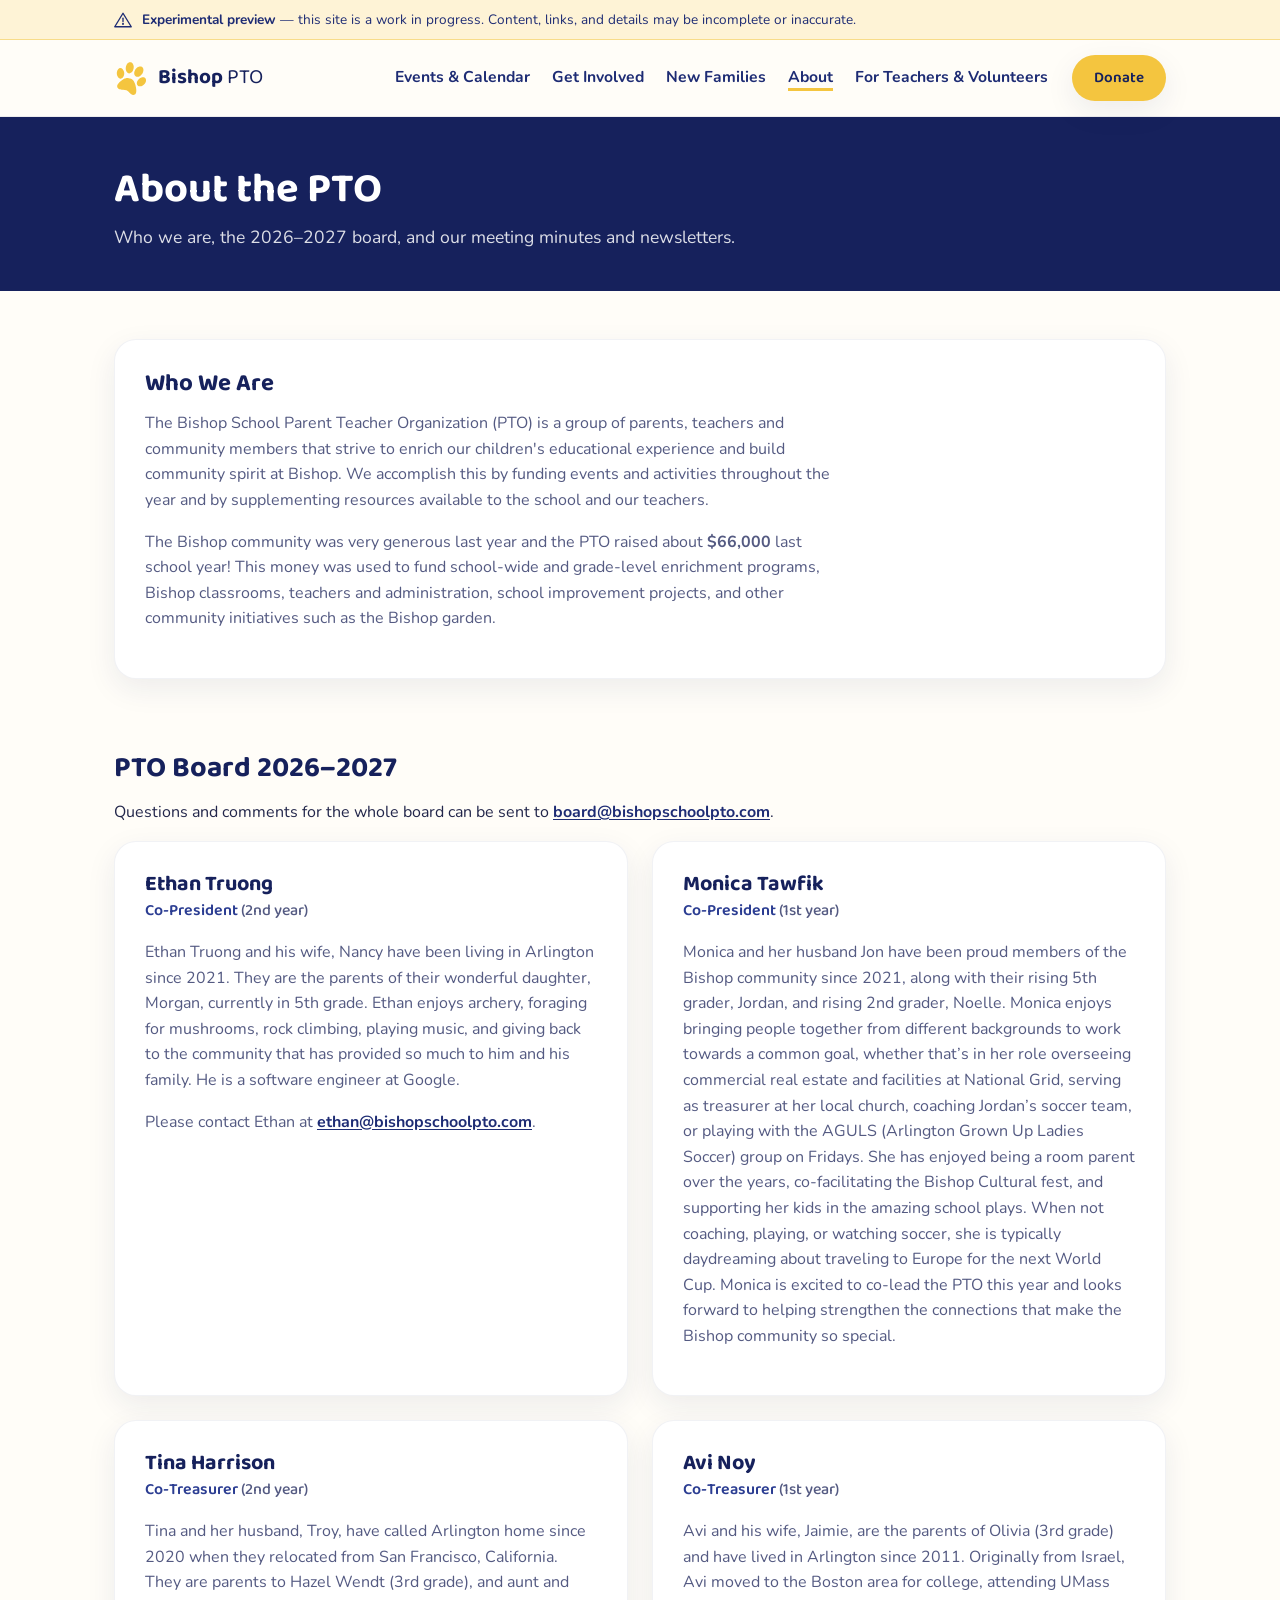
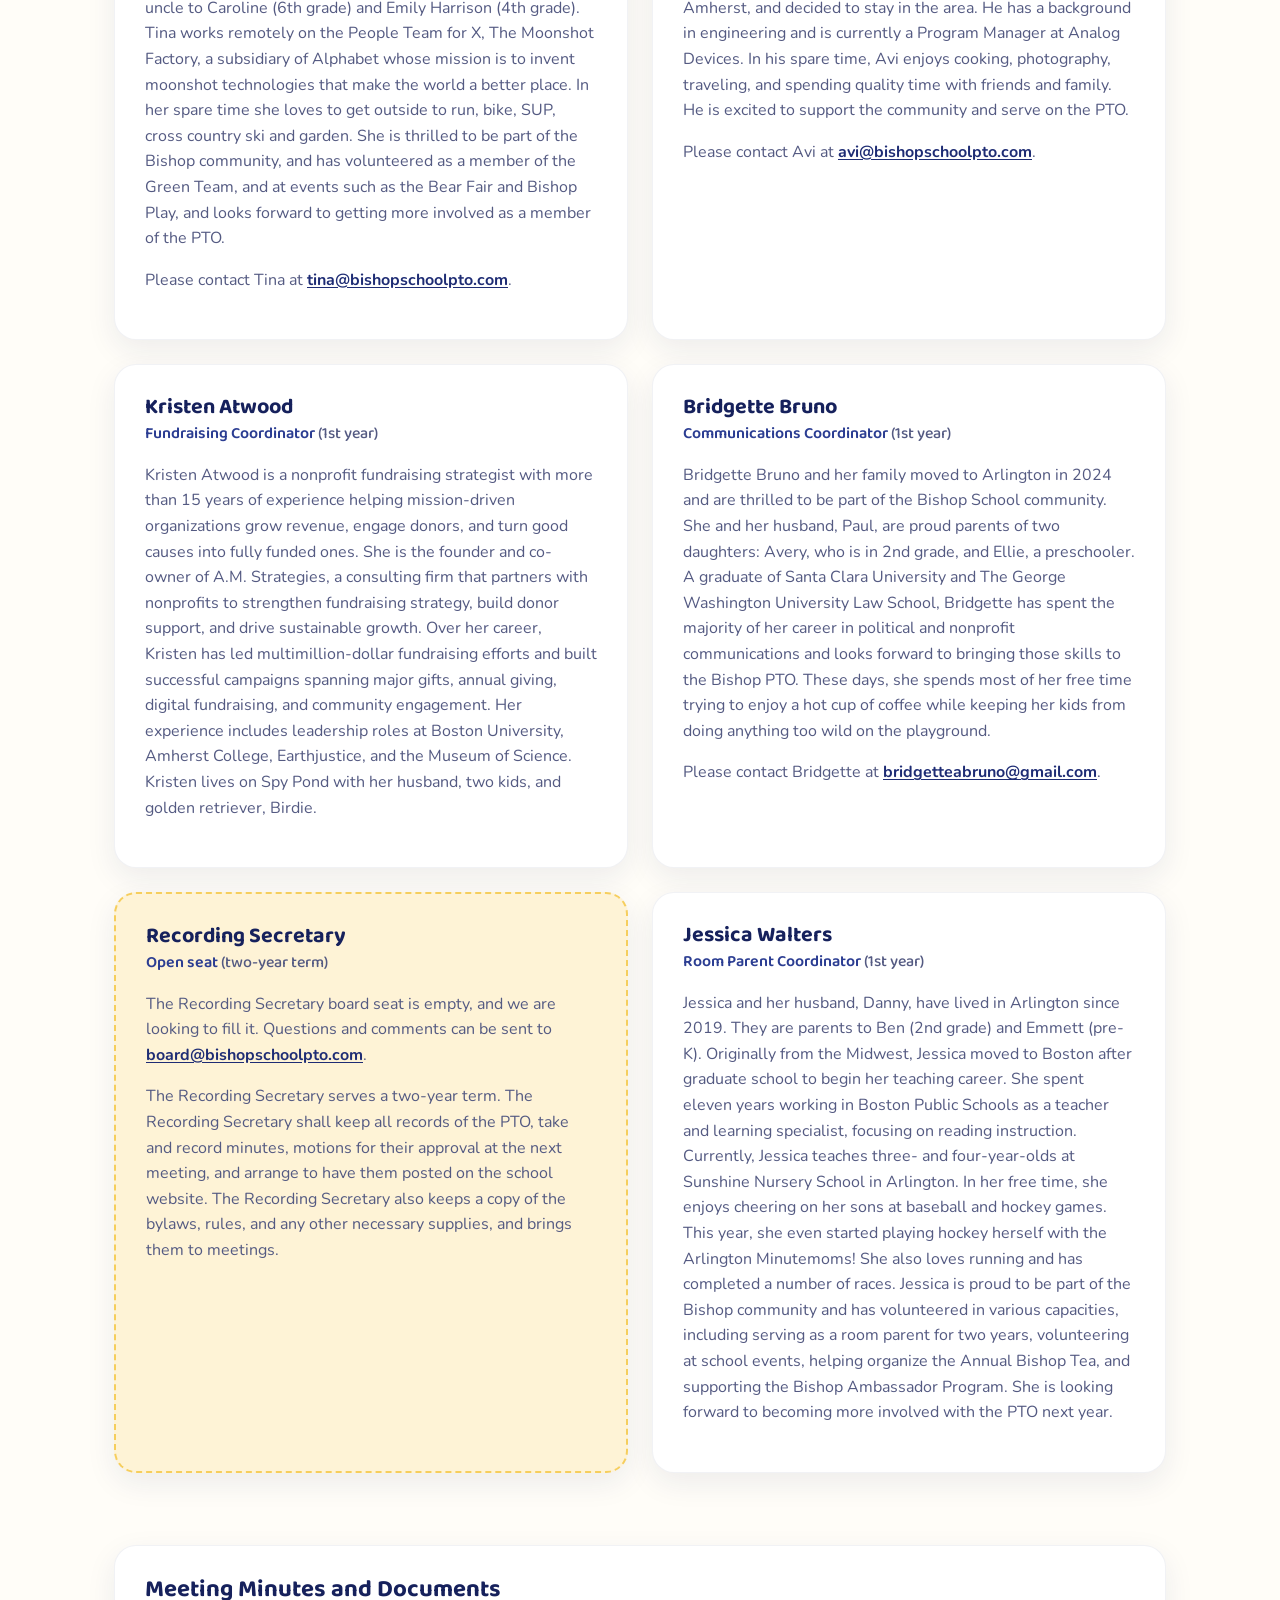
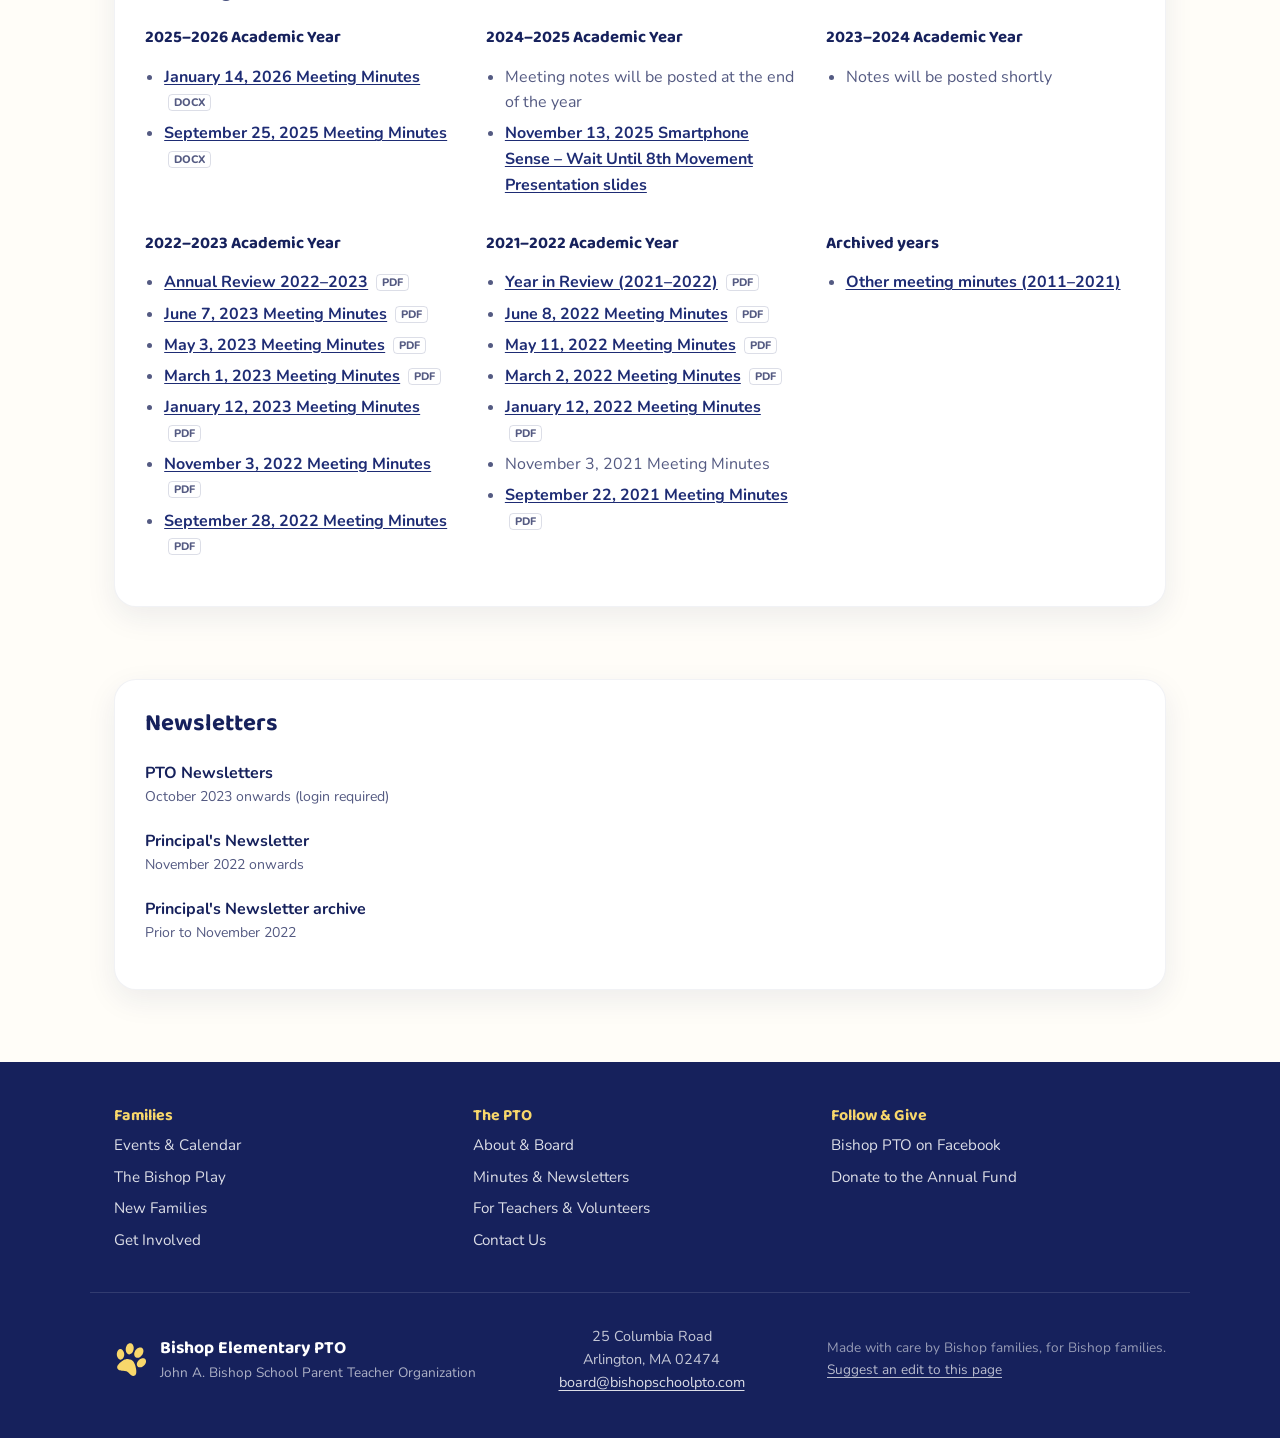
==== commit 26f7f9c5: "Remove current happenings from homepage Submitted via Edit Mode.  Co-authored-by: Ethan Truong <etha" ====
--- a/about.html
+++ b/about.html
@@ -22,16 +22,6 @@
   <a class="skip-link" href="#main">Skip to main content</a>
 
   <div class="site-banners">
-    <div class="site-banner site-banner--info">
-      <div class="wrap site-banner-inner">
-        <svg class="site-banner-icon" viewBox="0 0 24 24" aria-hidden="true">
-          <circle cx="12" cy="12" r="10"/>
-          <line x1="12" y1="11" x2="12" y2="16.5"/>
-          <circle cx="12" cy="7.8" r="0.5"/>
-        </svg>
-        <p><strong>Bishop Cultural Festival</strong> — Sunday, November 22, 2–4pm at the Bishop School. <a href="https://www.signupgenius.com/go/10C054AABAB23A3F5C25-66013482-bishop#/">Sign up to help</a></p>
-      </div>
-    </div>
     <div class="site-banner site-banner--notice">
       <div class="wrap site-banner-inner">
         <svg class="site-banner-icon" viewBox="0 0 24 24" aria-hidden="true">
